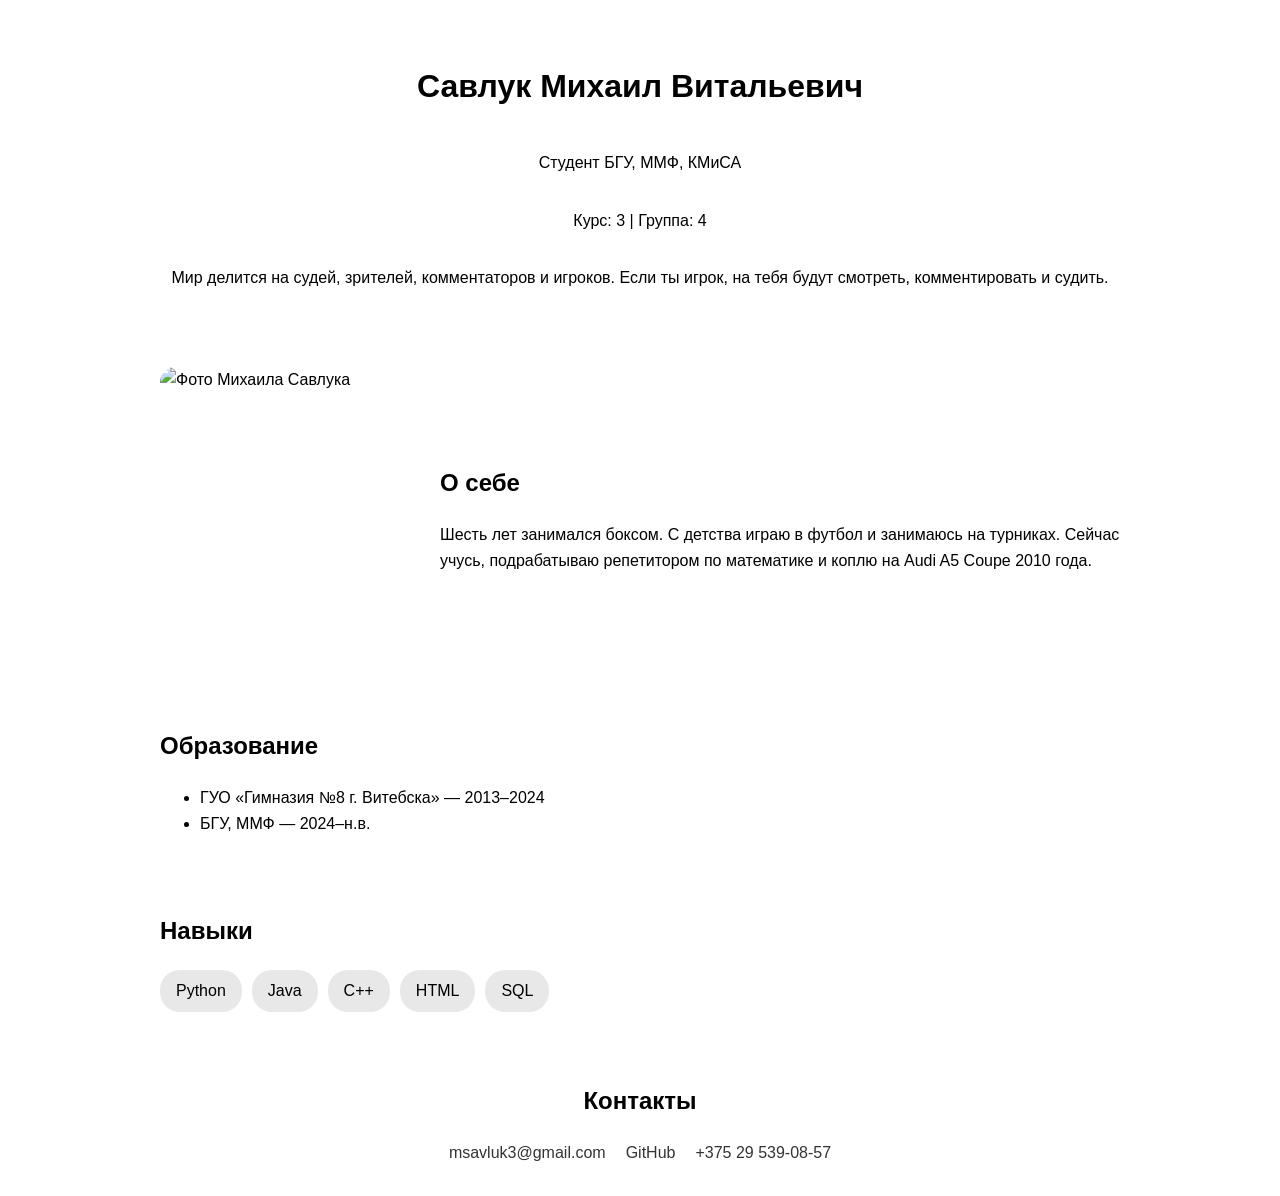
==== task1/index.html @ 8c29c95b "Complete task1" ====
<!DOCTYPE html>
<html lang="ru">
<head>
    <meta charset="UTF-8">
    <meta name="viewport" content="width=device-width, initial-scale=1">
    <title>Резюме — Савлук Михаил Витальевич</title>
    <link rel="stylesheet" href="style.css">
</head>

<body>

<header>
    <h1>Савлук Михаил Витальевич</h1>

    <p>Студент БГУ, ММФ, КМиСА</p>
    <p>Курс: 3 | Группа: 4</p>

    <p>
        Мир делится на судей, зрителей, комментаторов и игроков.
        Если ты игрок, на тебя будут смотреть, комментировать и судить.
    </p>
</header>

<main>

    <section class="profile">
        <img src="photo.jpg" alt="Фото Михаила Савлука">

        <div>
            <h2>О себе</h2>
            <p>
                Шесть лет занимался боксом. С детства играю в футбол и занимаюсь
                на турниках. Сейчас учусь, подрабатываю репетитором по математике
                и коплю на Audi A5 Coupe 2010 года.
            </p>
        </div>
    </section>

    <section id="education">
        <h2>Образование</h2>

        <ul>
            <li>ГУО «Гимназия №8 г. Витебска» — 2013–2024</li>
            <li>БГУ, ММФ — 2024–н.в.</li>
        </ul>
    </section>

    <section id="skills">
        <h2>Навыки</h2>

        <div class="skills">
            <span class="skill">Python</span>
            <span class="skill">Java</span>
            <span class="skill">C++</span>
            <span class="skill">HTML</span>
            <span class="skill">SQL</span>
        </div>
    </section>

</main>

<footer id="contacts">
    <h2>Контакты</h2>

    <div class="contacts">
        <a href="mailto:msavluk3@gmail.com">msavluk3@gmail.com</a>
        <a href="https://github.com/Mishasav04">GitHub</a>
        <a href="tel:+375295390857">+375 29 539-08-57</a>
    </div>
</footer>

</body>
</html>
---- task1/style.css ----
* {
    box-sizing: border-box;
}

body {
    margin: 0;
    font-family: Arial, sans-serif;
    line-height: 1.6;
}

header {
    display: flex;
    flex-direction: column;
    align-items: center;
    text-align: center;
    padding: 40px 20px;
}

main {
    display: flex;
    flex-direction: column;
    gap: 40px;
    max-width: 1000px;
    margin: 0 auto;
    padding: 20px;
}

.profile {
    display: flex;
    align-items: center;
    gap: 30px;
}

.profile img {
    width: 250px;
    height: 300px;
    object-fit: cover;
    border-radius: 15px;
}

.profile div {
    flex: 1;
}

.skills {
    display: flex;
    flex-wrap: wrap;
    gap: 10px;
}

.skill {
    padding: 8px 16px;
    border-radius: 20px;
    background: #e8e8e8;
}

.contacts {
    display: flex;
    justify-content: center;
    flex-wrap: wrap;
    gap: 20px;
}

.contacts a {
    text-decoration: none;
    color: #333;
}

.contacts a:hover {
    color: #0077cc;
    text-decoration: underline;
}

footer {
    display: flex;
    flex-direction: column;
    align-items: center;
    padding: 30px 20px;
}
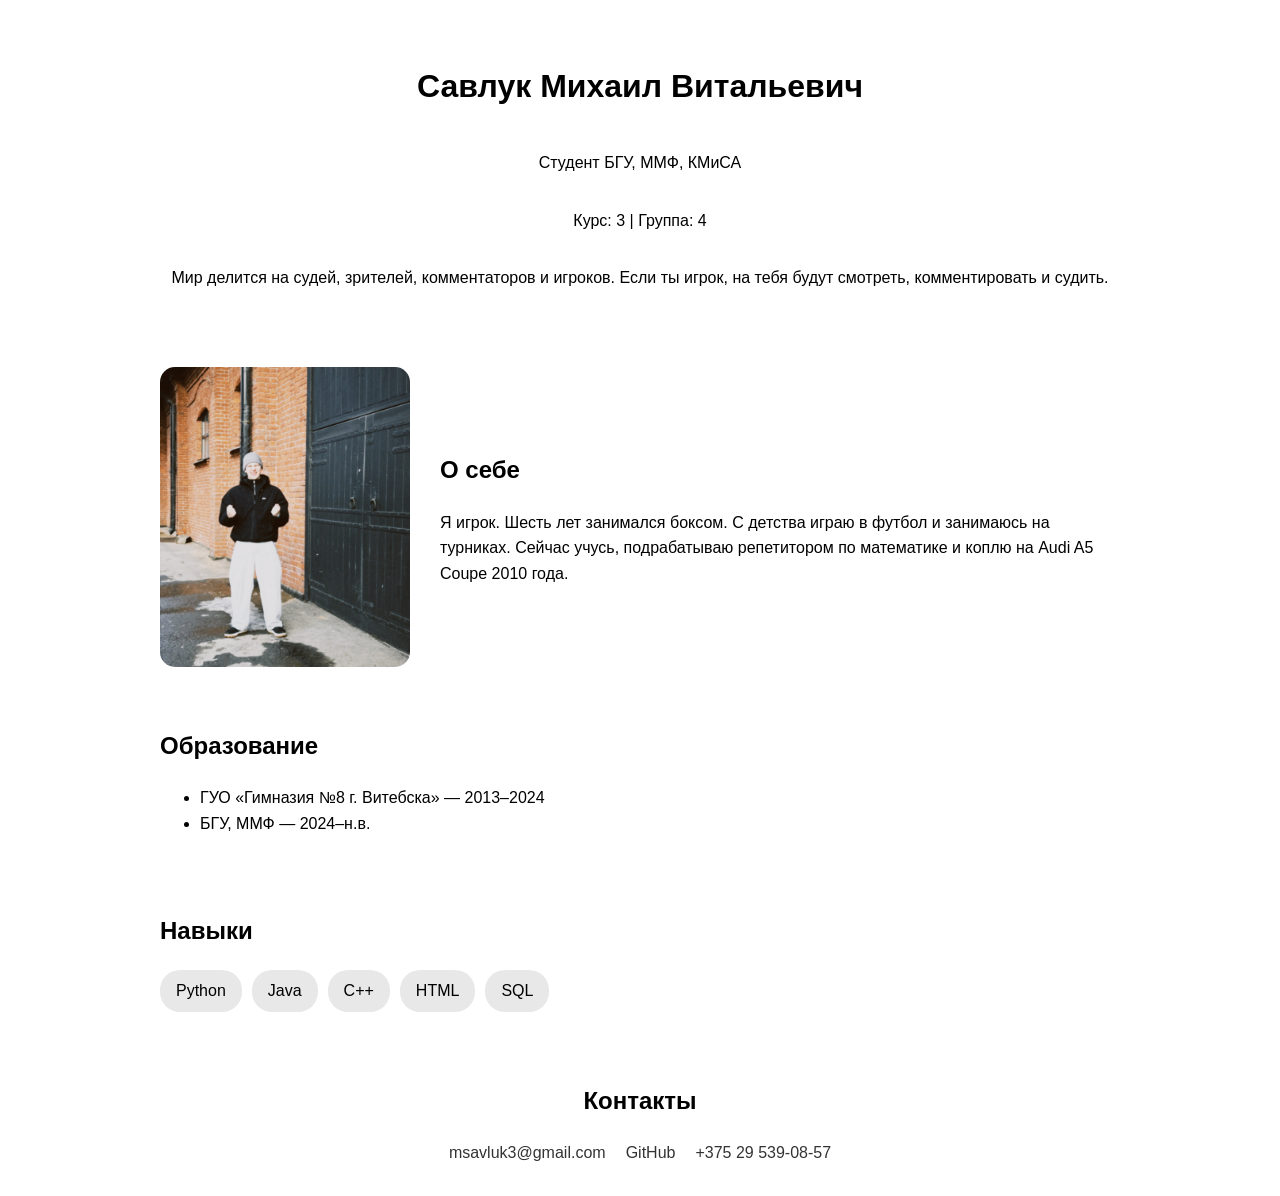
==== commit b13ffba8: "Fix photo path" ====
--- a/task1/index.html
+++ b/task1/index.html
@@ -24,12 +24,12 @@
 <main>
 
     <section class="profile">
-        <img src="photo.jpg" alt="Фото Михаила Савлука">
+        <img src="photo.JPG" >
 
         <div>
             <h2>О себе</h2>
             <p>
-                Шесть лет занимался боксом. С детства играю в футбол и занимаюсь
+                Я игрок. Шесть лет занимался боксом. С детства играю в футбол и занимаюсь
                 на турниках. Сейчас учусь, подрабатываю репетитором по математике
                 и коплю на Audi A5 Coupe 2010 года.
             </p>
